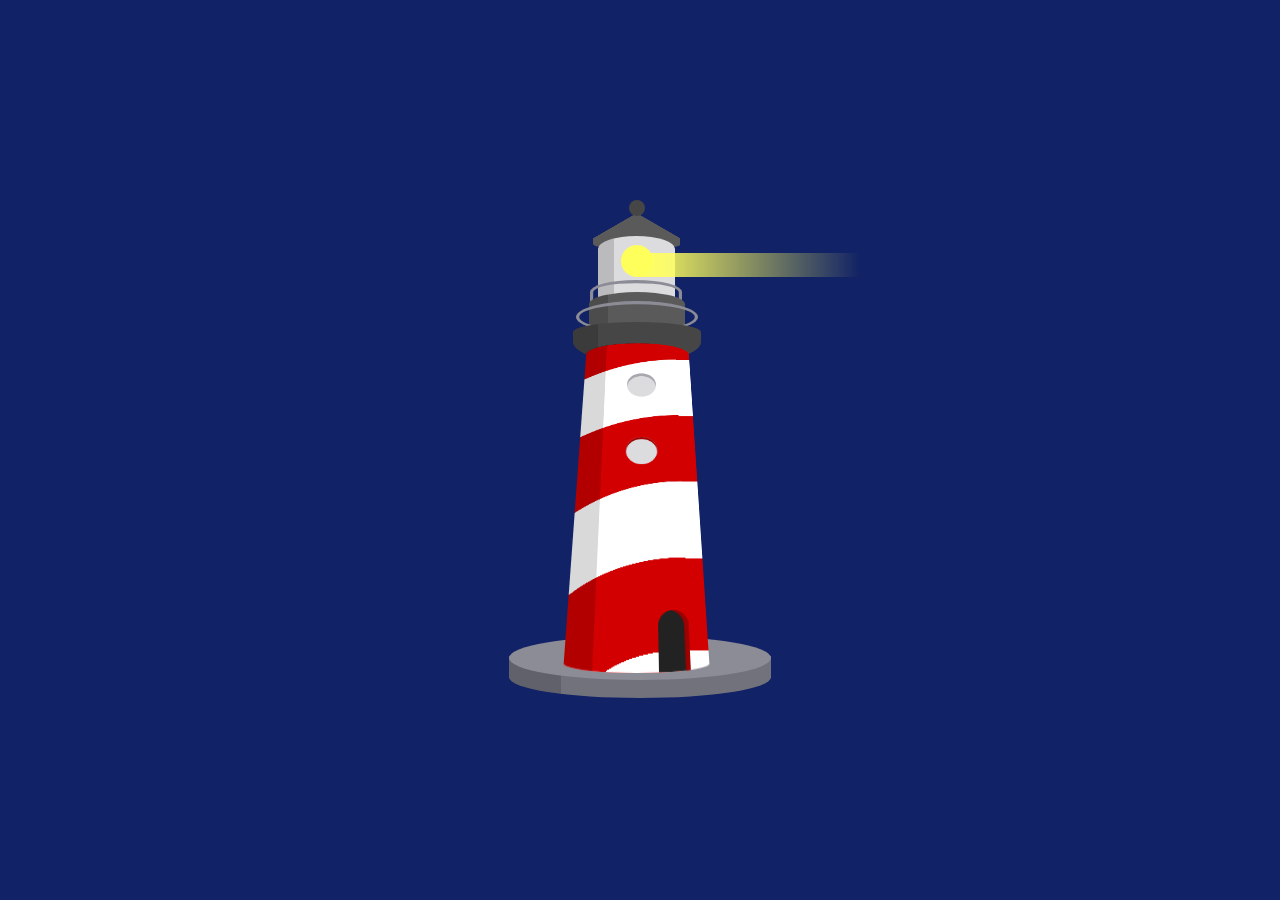
==== index.html @ feb59678 "Update index.html" ====
﻿<!DOCTYPE html>
<html lang="en" >
<head>
<meta charset="UTF-8">
<title>晨光之家 - 在梦途中</title>
<meta name="viewport" content="width=device-width, initial-scale=1, viewport-fit=cover">

<link rel="stylesheet" href="style.css">

</head>
<body>

<div class="lighthouse">
	<div class="light-ray"></div>
	<div class="roof-tip"></div>
	<div class="roof"></div>
	<div class="head">
		<div class="light"></div>
		<div class="shadow"></div>
	</div>
	<div class="top-rail"></div>
	<div class="upper-neck">
		<div class="shadow"></div>
	</div>
	<div class="bottom-rail"></div>
	<div class="lower-neck">
		<div class="shadow"></div>
	</div>
	<div class="stem">
		<div class="window1"></div>
		<div class="window2"></div>
		<div class="door"></div>
	    <div class="stem-texture"></div>
		<div class="shadow"></div>
	</div>
	<div class="base-top"></div>
	<div class="base-bottom">
		<div class="shadow"></div>
	</div>
</div>
</body>
</html>
---- style.css ----
*, *:before, *:after {
  border: 0;
  box-sizing: border-box;
  margin: 0;
  padding: 0;
}

:root {
  font-size: 16px;
}

body {
  background: #126;
  display: flex;
  height: 100vh;
  overflow-x: hidden;
}

.lighthouse {
  margin: auto;
  position: relative;
  width: 16.4em;
  height: 31.2em;
  perspective: 30em;
}

.lighthouse div {
  position: absolute;
}

.shadow {
  background: rgba(0, 0, 10, 0.15);
  width: 20%;
  height: 100%;
  z-index: 1;
}

.light-ray {
  animation: lightRay 3s 0s cubic-bezier(0.8, 0.2, 0.2, 0.8) infinite running;
  background: linear-gradient(90deg, #ffff5c, rgba(255, 255, 92, 0));
  top: 3.3em;
  left: 8em;
  width: 14em;
  height: 1.5em;
  transform-origin: 0% 50%;
  z-index: 6;
}

.roof-tip {
  background: #464646;
  border-radius: 50%;
  left: 7.5em;
  width: 1em;
  height: 1em;
  z-index: 1;
}

.roof {
  background: linear-gradient(-30deg, #5a5a5a 59%, rgba(90, 90, 90, 0) 60%) 0 0/50.5% 100%, linear-gradient(30deg, #5a5a5a 59%, rgba(90, 90, 90, 0) 60%) 99.5% 0/50.5% 100%;
  background-repeat: no-repeat;
  border-radius: 0 0 10% 10%;
  top: 0.9em;
  left: 5.25em;
  width: 5.5em;
  height: 2em;
}

.head, .window1, .window2 {
  background: #dcdcdf;
}

.head, .upper-neck, .lower-neck, .stem, .base-bottom {
  overflow: hidden;
}

.head {
  border-radius: 50% 50% 0 0 / 20% 20% 0 0;
  top: 2.2em;
  left: 5.6em;
  width: 4.8em;
  height: 4em;
}

.light {
  animation: light 3s 0s cubic-bezier(0.8, 0.2, 0.2, 0.8) infinite running;
  background: #ffff5c;
  border-radius: 50%;
  top: 0.6em;
  left: 1.4em;
  width: 2em;
  height: 2em;
}

.top-rail, .bottom-rail {
  color: #8c8c96;
}

.top-rail {
  border-radius: 50% 50% 0 0;
  box-shadow: 0 0 0 0.2em inset;
  top: 5em;
  left: 5.1em;
  width: 5.7em;
  height: 1.5em;
  z-index: 1;
}

.upper-neck {
  background: #5a5a5a;
  border-radius: 50% 50% 0 0 / 35% 35% 0 0;
  top: 5.7em;
  left: 5em;
  width: 6em;
  height: 2.2em;
  z-index: 2;
}

.bottom-rail {
  border-radius: 50%;
  box-shadow: 0 0 0 0.2em inset;
  top: 6.3em;
  left: 4.2em;
  width: 7.6em;
  height: 2em;
  z-index: 4;
}

.lower-neck {
  background: #464646;
  border-radius: 50% 50% 50% 50% / 25% 25% 50% 50%;
  top: 7.6em;
  left: 4em;
  width: 8em;
  height: 2.5em;
  z-index: 5;
}

.stem {
  border-radius: 50% 50% 50% 50% / 5% 5% 2% 2%;
  box-shadow: 2em 0 0 0 #000 inset;
  bottom: 1.7em;
  left: 3.4em;
  height: 27.3em;
  width: 9.2em;
  transform: rotateX(30deg);
  transform-origin: 50% 100%;
  z-index: 6;
}

.window1, .window2, .door {
  z-index: 1;
}

.window1, .window2 {
  animation: windows 3s 0s cubic-bezier(0.8, 0.2, 0.2, 0.8) infinite running;
  border-radius: 50%;
  left: 3.7em;
  width: 2.5em;
  height: 2.5em;
}

.window1 {
  box-shadow: 0 0.3em 0 0 #a7a7ae inset;
  top: 3.5em;
}

.window2 {
  box-shadow: 0 0.2em 0 0 #9f0000 inset;
  top: 10em;
}

.door {
  animation: door 3s 0s cubic-bezier(0.8, 0.2, 0.2, 0.8) infinite running;
  background: #222;
  border-radius: 1em 1em 0 0;
  box-shadow: -0.3em 0 0 0 #9f0000 inset;
  top: 23.5em;
  left: 6em;
  height: 4em;
  width: 2em;
}

.stem-texture {
  animation: texture 3s 0s cubic-bezier(0.8, 0.2, 0.2, 0.8) infinite running;
  background: radial-gradient(13em 5.9em at 100% 28.9em, white 49.9%, rgba(255, 255, 255, 0) 50%) 0 0/8em 100%, radial-gradient(21em 14.8em at 100% 100%, #d20000 49.9%, rgba(210, 0, 0, 0) 50%) 0 0/8em 100%, radial-gradient(27em 26.7em at 100% 100%, white 49.9%, rgba(255, 255, 255, 0) 50%) 0 0/8em 100%, radial-gradient(35em 38.9em at 100% 100%, #d20000 49.9%, rgba(210, 0, 0, 0) 50%) 0 0/8em 100%, radial-gradient(39em 50.8em at 100% 100%, white 49.9%, #d20000 50%) 0 0/8em 100%, linear-gradient(180deg, #d20000 2em, white 2em, white 8em, #d20000 8em, #d20000 14em, white 14em, white 20em, #d20000 20em, #d20000 26em, white 26em) 8em 0/4em 100%, radial-gradient(6em 3.9em at 0 0, #d20000 49.9%, rgba(210, 0, 0, 0) 50%) 12em 0/8em 100%, radial-gradient(13em 15.8em at 0 0, white 49.9%, rgba(255, 255, 255, 0) 50%) 12em 0/8em 100%, radial-gradient(18em 27.9em at 0 0, #d20000 49.9%, rgba(210, 0, 0, 0) 50%) 12em 0/8em 100%, radial-gradient(18em 39.9em at 0 0, white 49.9%, rgba(255, 255, 255, 0) 50%) 12em 0/8em 100%, radial-gradient(18em 51.9em at 0 0, #d20000 49.9%, white 50%) 12em 0/8em 100%;
  background-repeat: no-repeat;
  width: 14em;
  height: 100%;
}

.base-top, .base-bottom {
  width: 16.4em;
}

.base-top {
  background: #8c8c96;
  border-radius: 50%;
  top: 27.2em;
  height: 2.8em;
  z-index: 1;
}

.base-bottom {
  background: #72727d;
  border-radius: 0 0 50% 50%;
  top: 28.5em;
  height: 2.6em;
  z-index: 0;
}

@keyframes lightRay {
  from, to {
    transform: rotateY(0deg) translate(2.4em, 0) rotateX(0deg) translateZ(0);
  }
  50% {
    transform: rotateY(-90deg) translate(2.2em, 0.3em) rotateX(-90deg) translateZ(0.5em);
  }
}
@keyframes light {
  from, to {
    transform: translate(2.8em, 0.3em) scaleX(0);
  }
  50% {
    transform: translate(0, 0) scaleX(1);
  }
}
@keyframes windows {
  from, to {
    transform: translateX(4.5em) scale(0, 1.2);
  }
  50% {
    transform: translateX(0) scale(1, 1.2);
  }
}
@keyframes door {
  from, to {
    transform: translateX(2.8em) scaleX(0);
  }
  50% {
    transform: translateX(0) scaleX(1);
  }
}
@keyframes texture {
  from, to {
    transform: translateX(0);
  }
  50% {
    transform: translateX(-34.3%);
  }
}
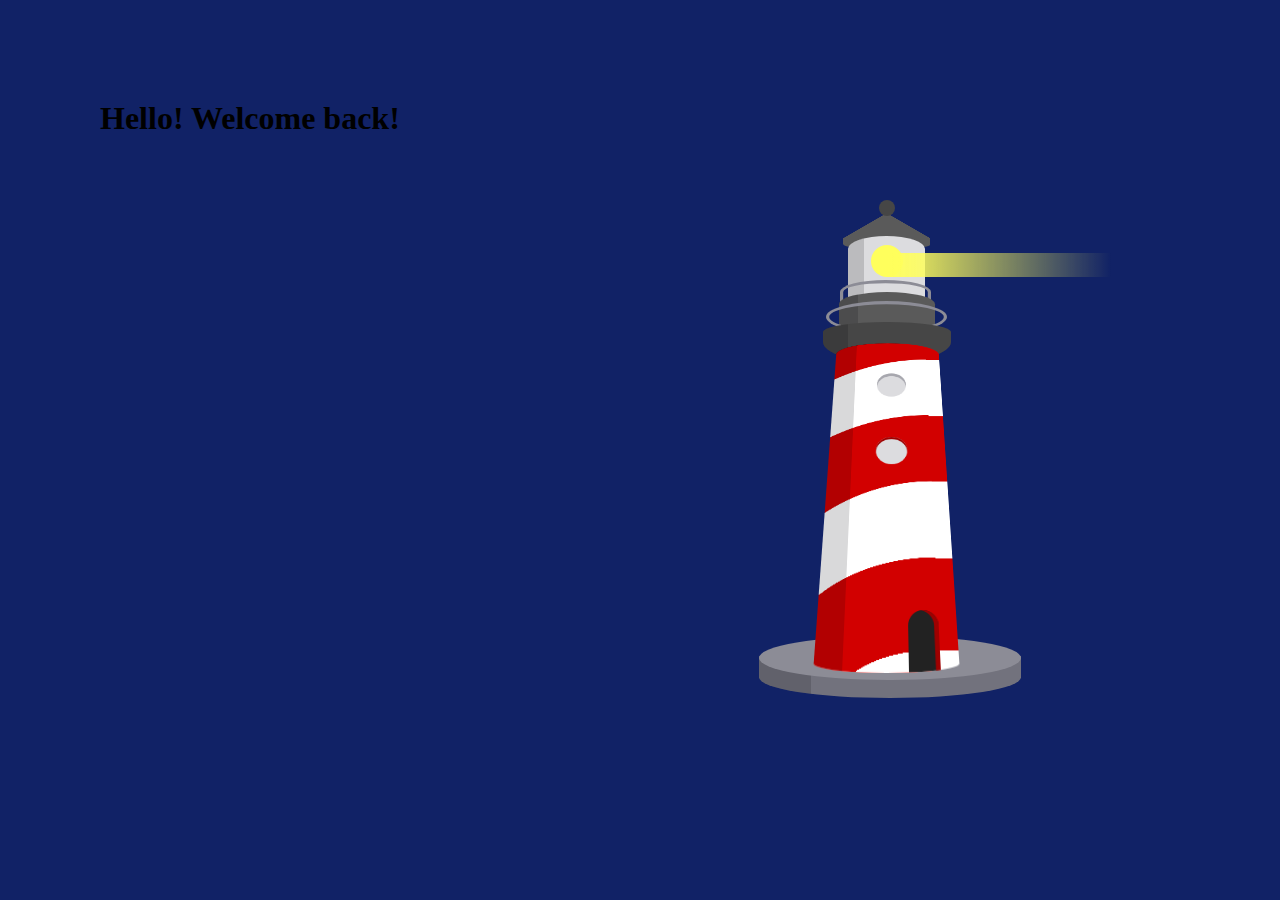
==== commit 3e0542cf: "Update index.html" ====
--- a/index.html
+++ b/index.html
@@ -4,12 +4,12 @@
 <meta charset="UTF-8">
 <title>晨光之家 - 在梦途中</title>
 <meta name="viewport" content="width=device-width, initial-scale=1, viewport-fit=cover">
-
 <link rel="stylesheet" href="style.css">
-
 </head>
 <body>
-
+    <center>
+        <h1 style="padding:100px">Hello! Welcome back!</h1>
+    </center>
 <div class="lighthouse">
 	<div class="light-ray"></div>
 	<div class="roof-tip"></div>
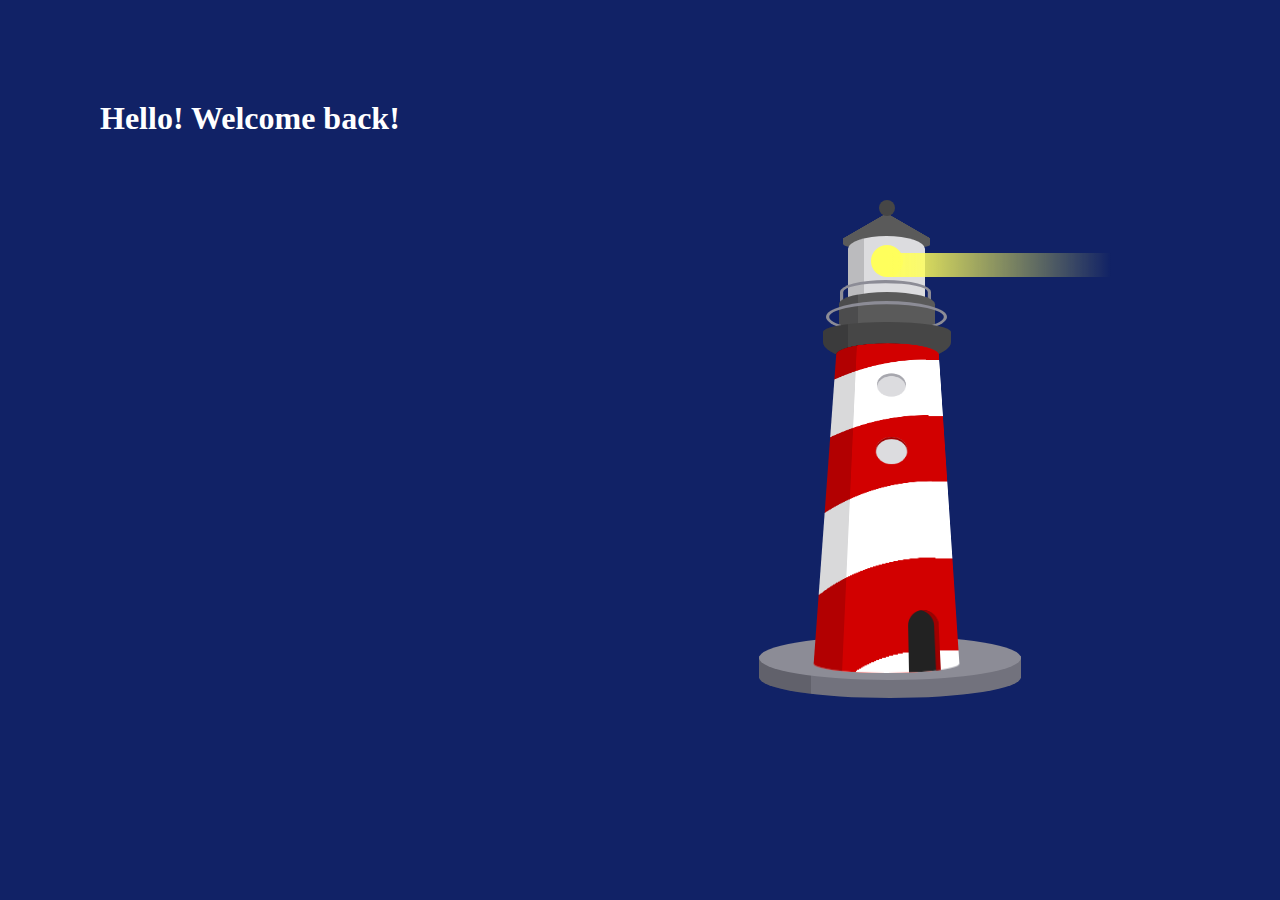
==== commit a21e31bc: "Update index.html" ====
--- a/index.html
+++ b/index.html
@@ -8,7 +8,9 @@
 </head>
 <body>
     <center>
-        <h1 style="padding:100px">Hello! Welcome back!</h1>
+        <h1 style="padding:100px;color:#FFF">
+		Hello! Welcome back!
+	</h1>
     </center>
 <div class="lighthouse">
 	<div class="light-ray"></div>
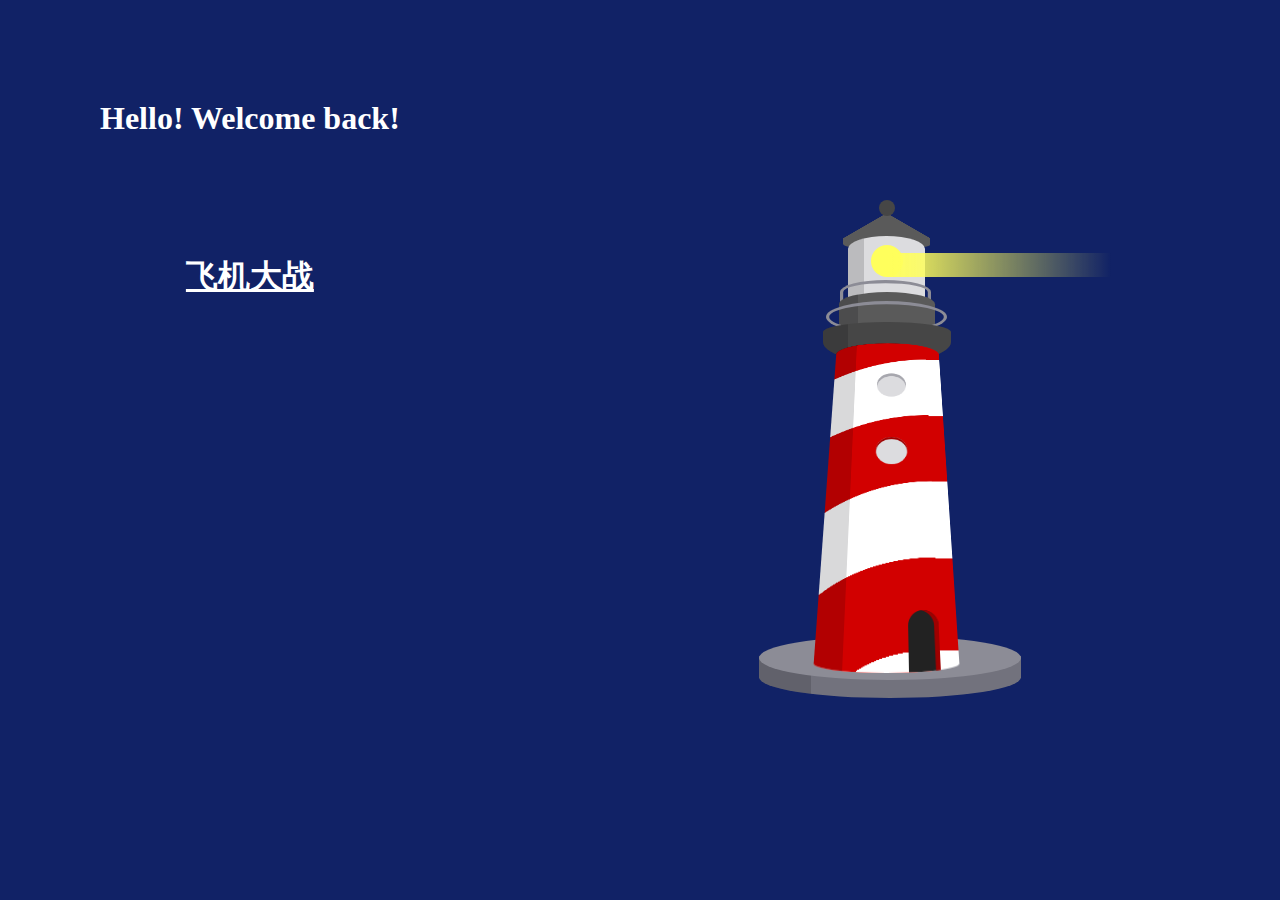
==== commit 5c59f7c6: "添加飞机大战内容" ====
--- a/index.html
+++ b/index.html
@@ -4,13 +4,18 @@
 <meta charset="UTF-8">
 <title>晨光之家 - 在梦途中</title>
 <meta name="viewport" content="width=device-width, initial-scale=1, viewport-fit=cover">
-<link rel="stylesheet" href="style.css">
+<link rel="icon" href="favicon.ico">
+<link rel="stylesheet" href="css/style.css">
 </head>
 <body>
     <center>
         <h1 style="padding:100px;color:#FFF">
 		Hello! Welcome back!
-	</h1>
+		</h1>
+	</br>
+		<h1>
+			<a href="airbeat/index.html" style="padding:100px;color:#FFF">飞机大战</a>
+		</h1>
     </center>
 <div class="lighthouse">
 	<div class="light-ray"></div>
--- a/css/style.css
+++ b/css/style.css
@@ -0,0 +1,250 @@
+*, *:before, *:after {
+  border: 0;
+  box-sizing: border-box;
+  margin: 0;
+  padding: 0;
+}
+
+:root {
+  font-size: 16px;
+}
+
+body {
+  background: #126;
+  display: flex;
+  height: 100vh;
+  overflow-x: hidden;
+}
+
+.lighthouse {
+  margin: auto;
+  position: relative;
+  width: 16.4em;
+  height: 31.2em;
+  perspective: 30em;
+}
+
+.lighthouse div {
+  position: absolute;
+}
+
+.shadow {
+  background: rgba(0, 0, 10, 0.15);
+  width: 20%;
+  height: 100%;
+  z-index: 1;
+}
+
+.light-ray {
+  animation: lightRay 3s 0s cubic-bezier(0.8, 0.2, 0.2, 0.8) infinite running;
+  background: linear-gradient(90deg, #ffff5c, rgba(255, 255, 92, 0));
+  top: 3.3em;
+  left: 8em;
+  width: 14em;
+  height: 1.5em;
+  transform-origin: 0% 50%;
+  z-index: 6;
+}
+
+.roof-tip {
+  background: #464646;
+  border-radius: 50%;
+  left: 7.5em;
+  width: 1em;
+  height: 1em;
+  z-index: 1;
+}
+
+.roof {
+  background: linear-gradient(-30deg, #5a5a5a 59%, rgba(90, 90, 90, 0) 60%) 0 0/50.5% 100%, linear-gradient(30deg, #5a5a5a 59%, rgba(90, 90, 90, 0) 60%) 99.5% 0/50.5% 100%;
+  background-repeat: no-repeat;
+  border-radius: 0 0 10% 10%;
+  top: 0.9em;
+  left: 5.25em;
+  width: 5.5em;
+  height: 2em;
+}
+
+.head, .window1, .window2 {
+  background: #dcdcdf;
+}
+
+.head, .upper-neck, .lower-neck, .stem, .base-bottom {
+  overflow: hidden;
+}
+
+.head {
+  border-radius: 50% 50% 0 0 / 20% 20% 0 0;
+  top: 2.2em;
+  left: 5.6em;
+  width: 4.8em;
+  height: 4em;
+}
+
+.light {
+  animation: light 3s 0s cubic-bezier(0.8, 0.2, 0.2, 0.8) infinite running;
+  background: #ffff5c;
+  border-radius: 50%;
+  top: 0.6em;
+  left: 1.4em;
+  width: 2em;
+  height: 2em;
+}
+
+.top-rail, .bottom-rail {
+  color: #8c8c96;
+}
+
+.top-rail {
+  border-radius: 50% 50% 0 0;
+  box-shadow: 0 0 0 0.2em inset;
+  top: 5em;
+  left: 5.1em;
+  width: 5.7em;
+  height: 1.5em;
+  z-index: 1;
+}
+
+.upper-neck {
+  background: #5a5a5a;
+  border-radius: 50% 50% 0 0 / 35% 35% 0 0;
+  top: 5.7em;
+  left: 5em;
+  width: 6em;
+  height: 2.2em;
+  z-index: 2;
+}
+
+.bottom-rail {
+  border-radius: 50%;
+  box-shadow: 0 0 0 0.2em inset;
+  top: 6.3em;
+  left: 4.2em;
+  width: 7.6em;
+  height: 2em;
+  z-index: 4;
+}
+
+.lower-neck {
+  background: #464646;
+  border-radius: 50% 50% 50% 50% / 25% 25% 50% 50%;
+  top: 7.6em;
+  left: 4em;
+  width: 8em;
+  height: 2.5em;
+  z-index: 5;
+}
+
+.stem {
+  border-radius: 50% 50% 50% 50% / 5% 5% 2% 2%;
+  box-shadow: 2em 0 0 0 #000 inset;
+  bottom: 1.7em;
+  left: 3.4em;
+  height: 27.3em;
+  width: 9.2em;
+  transform: rotateX(30deg);
+  transform-origin: 50% 100%;
+  z-index: 6;
+}
+
+.window1, .window2, .door {
+  z-index: 1;
+}
+
+.window1, .window2 {
+  animation: windows 3s 0s cubic-bezier(0.8, 0.2, 0.2, 0.8) infinite running;
+  border-radius: 50%;
+  left: 3.7em;
+  width: 2.5em;
+  height: 2.5em;
+}
+
+.window1 {
+  box-shadow: 0 0.3em 0 0 #a7a7ae inset;
+  top: 3.5em;
+}
+
+.window2 {
+  box-shadow: 0 0.2em 0 0 #9f0000 inset;
+  top: 10em;
+}
+
+.door {
+  animation: door 3s 0s cubic-bezier(0.8, 0.2, 0.2, 0.8) infinite running;
+  background: #222;
+  border-radius: 1em 1em 0 0;
+  box-shadow: -0.3em 0 0 0 #9f0000 inset;
+  top: 23.5em;
+  left: 6em;
+  height: 4em;
+  width: 2em;
+}
+
+.stem-texture {
+  animation: texture 3s 0s cubic-bezier(0.8, 0.2, 0.2, 0.8) infinite running;
+  background: radial-gradient(13em 5.9em at 100% 28.9em, white 49.9%, rgba(255, 255, 255, 0) 50%) 0 0/8em 100%, radial-gradient(21em 14.8em at 100% 100%, #d20000 49.9%, rgba(210, 0, 0, 0) 50%) 0 0/8em 100%, radial-gradient(27em 26.7em at 100% 100%, white 49.9%, rgba(255, 255, 255, 0) 50%) 0 0/8em 100%, radial-gradient(35em 38.9em at 100% 100%, #d20000 49.9%, rgba(210, 0, 0, 0) 50%) 0 0/8em 100%, radial-gradient(39em 50.8em at 100% 100%, white 49.9%, #d20000 50%) 0 0/8em 100%, linear-gradient(180deg, #d20000 2em, white 2em, white 8em, #d20000 8em, #d20000 14em, white 14em, white 20em, #d20000 20em, #d20000 26em, white 26em) 8em 0/4em 100%, radial-gradient(6em 3.9em at 0 0, #d20000 49.9%, rgba(210, 0, 0, 0) 50%) 12em 0/8em 100%, radial-gradient(13em 15.8em at 0 0, white 49.9%, rgba(255, 255, 255, 0) 50%) 12em 0/8em 100%, radial-gradient(18em 27.9em at 0 0, #d20000 49.9%, rgba(210, 0, 0, 0) 50%) 12em 0/8em 100%, radial-gradient(18em 39.9em at 0 0, white 49.9%, rgba(255, 255, 255, 0) 50%) 12em 0/8em 100%, radial-gradient(18em 51.9em at 0 0, #d20000 49.9%, white 50%) 12em 0/8em 100%;
+  background-repeat: no-repeat;
+  width: 14em;
+  height: 100%;
+}
+
+.base-top, .base-bottom {
+  width: 16.4em;
+}
+
+.base-top {
+  background: #8c8c96;
+  border-radius: 50%;
+  top: 27.2em;
+  height: 2.8em;
+  z-index: 1;
+}
+
+.base-bottom {
+  background: #72727d;
+  border-radius: 0 0 50% 50%;
+  top: 28.5em;
+  height: 2.6em;
+  z-index: 0;
+}
+
+@keyframes lightRay {
+  from, to {
+    transform: rotateY(0deg) translate(2.4em, 0) rotateX(0deg) translateZ(0);
+  }
+  50% {
+    transform: rotateY(-90deg) translate(2.2em, 0.3em) rotateX(-90deg) translateZ(0.5em);
+  }
+}
+@keyframes light {
+  from, to {
+    transform: translate(2.8em, 0.3em) scaleX(0);
+  }
+  50% {
+    transform: translate(0, 0) scaleX(1);
+  }
+}
+@keyframes windows {
+  from, to {
+    transform: translateX(4.5em) scale(0, 1.2);
+  }
+  50% {
+    transform: translateX(0) scale(1, 1.2);
+  }
+}
+@keyframes door {
+  from, to {
+    transform: translateX(2.8em) scaleX(0);
+  }
+  50% {
+    transform: translateX(0) scaleX(1);
+  }
+}
+@keyframes texture {
+  from, to {
+    transform: translateX(0);
+  }
+  50% {
+    transform: translateX(-34.3%);
+  }
+}
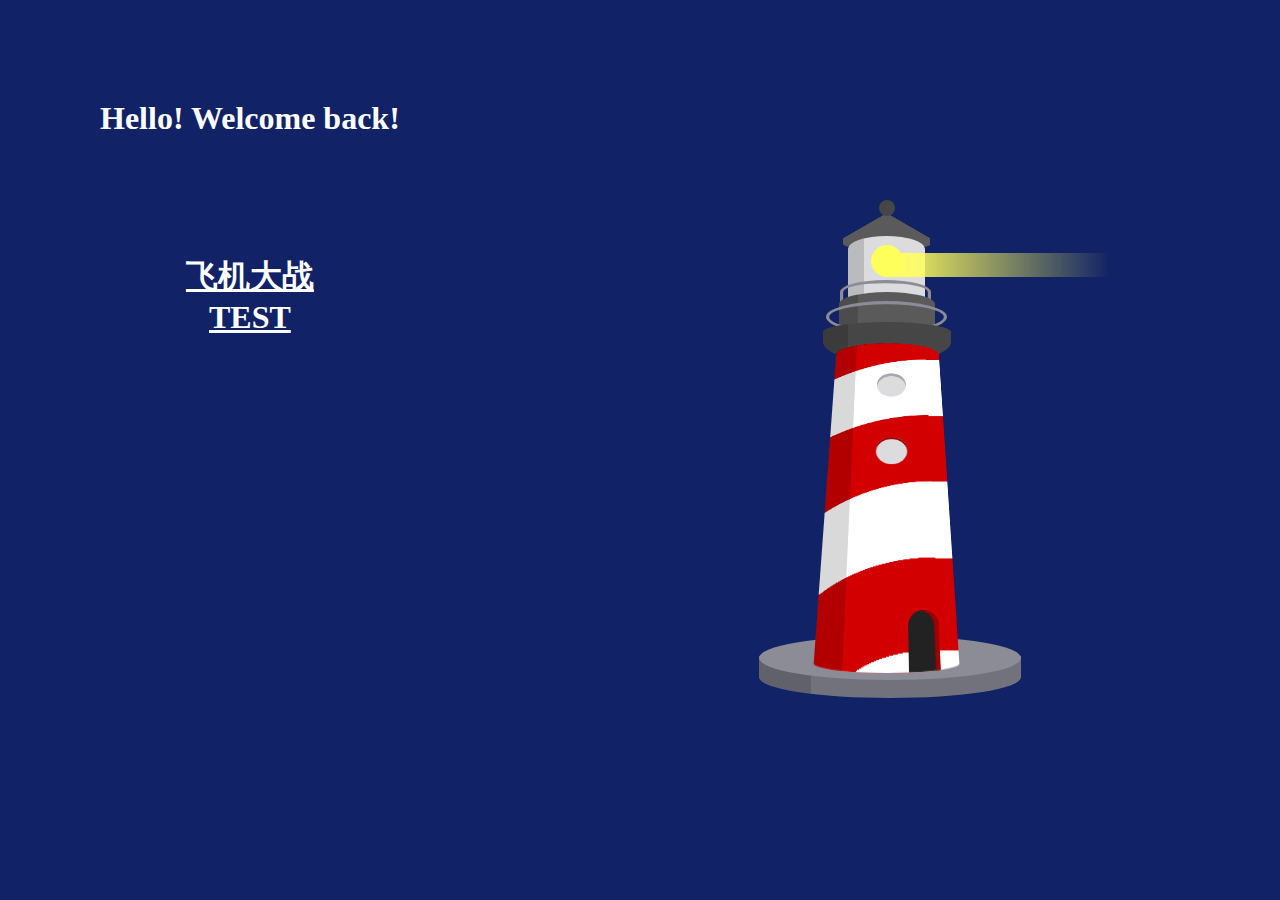
==== commit 9b3aa1cb: "AJAX测试提交" ====
--- a/index.html
+++ b/index.html
@@ -15,6 +15,9 @@
 	</br>
 		<h1>
 			<a href="airbeat/index.html" style="padding:100px;color:#FFF">飞机大战</a>
+		</h1>
+		<h1>
+			<a href="index111.html" style="padding:100px;color:#FFF">TEST</a>
 		</h1>
     </center>
 <div class="lighthouse">
